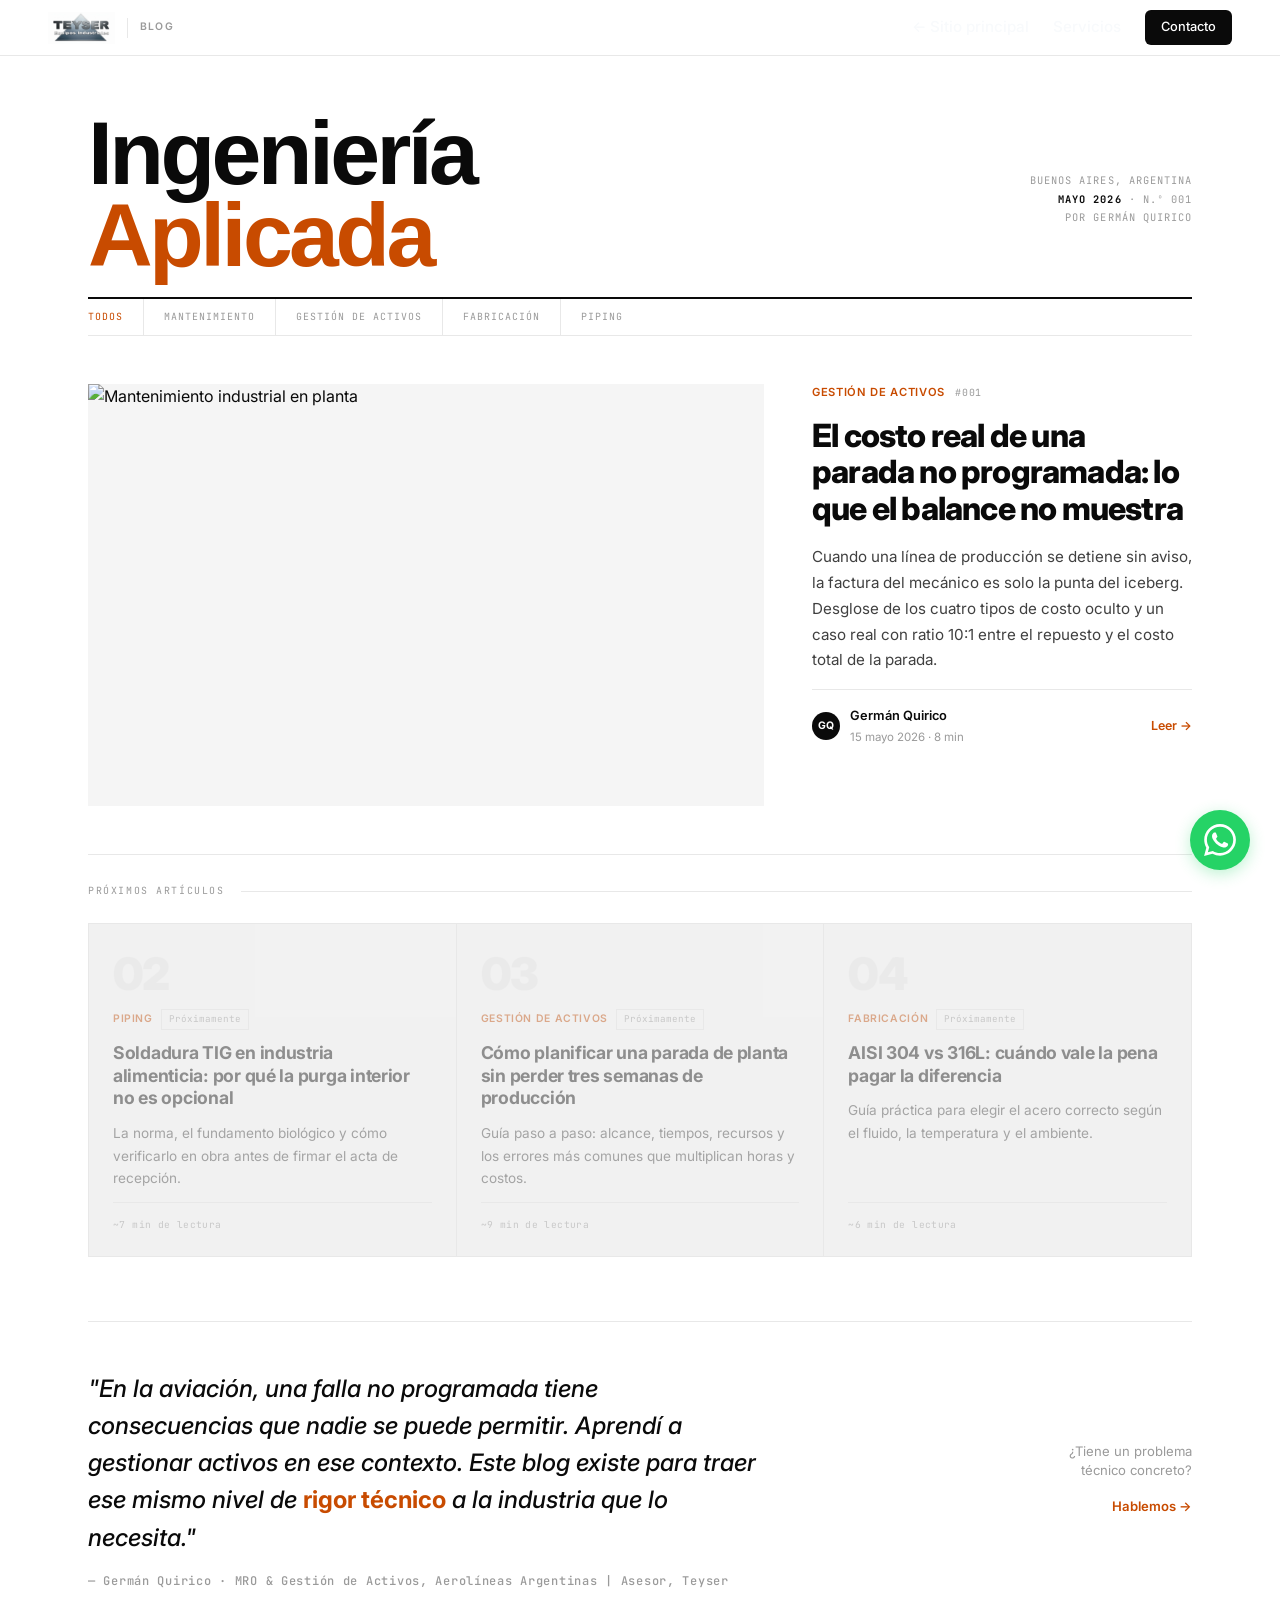
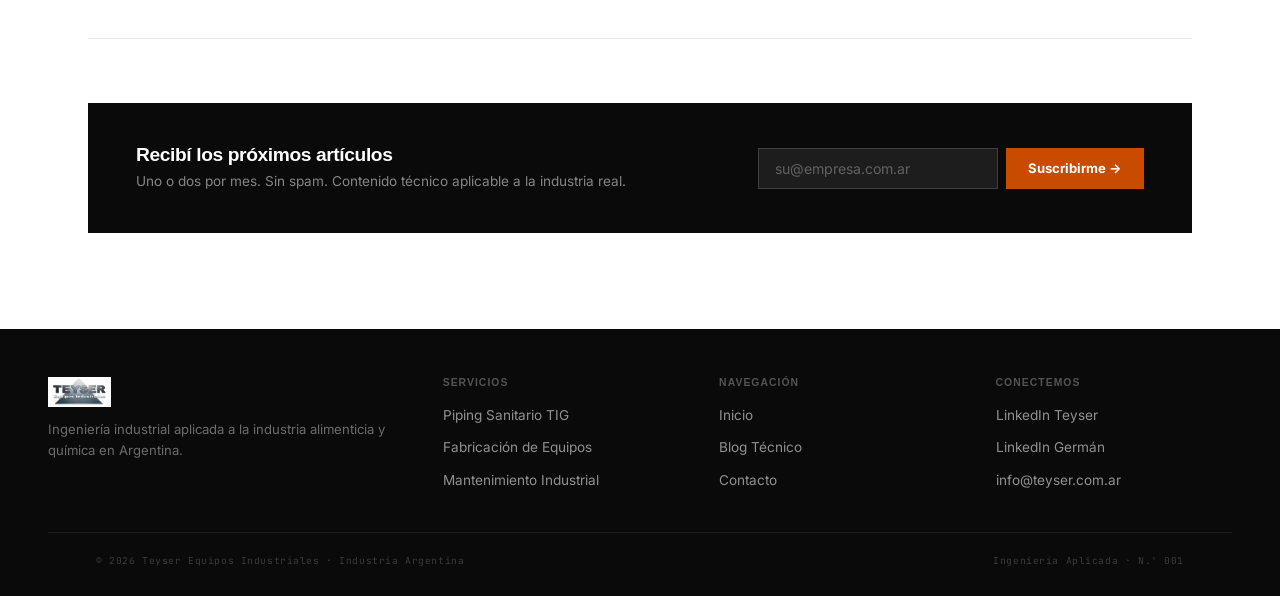
==== blog/index.html @ fb2606b4 "Sitio Teyser con mejoras SEO" ====
<!DOCTYPE html>
<html lang="es">
<head>
    <meta charset="UTF-8">
    <meta name="viewport" content="width=device-width, initial-scale=1.0">
    <title>Blog Técnico — Teyser Montajes Industriales</title>
    <meta name="description" content="Artículos sobre mantenimiento industrial, gestión de activos y fabricación de equipos para la industria real. Por Germán Quirico.">
    <meta name="robots" content="index, follow">
    <link rel="canonical" href="https://teyser.com.ar/blog">
    <link rel="icon" type="image/webp" href="../LogoTeyser.webp">
    <meta property="og:type" content="website">
    <meta property="og:url" content="https://teyser.com.ar/blog">
    <meta property="og:title" content="Blog Técnico — Teyser Montajes Industriales">
    <meta property="og:description" content="Artículos sobre mantenimiento industrial, gestión de activos y fabricación de equipos para la industria real. Por Germán Quirico.">
    <meta property="og:image" content="https://teyser.com.ar/Fotos/Mantenimiento%20industrial%20en%20planta%20alimenticia.webp">
    <meta property="og:image:width" content="1200">
    <meta property="og:image:height" content="630">
    <meta property="og:locale" content="es_AR">
    <meta property="og:site_name" content="Teyser Montajes Industriales">
    <meta name="twitter:card" content="summary_large_image">
    <meta name="twitter:title" content="Blog Técnico — Teyser Montajes Industriales">
    <meta name="twitter:description" content="Artículos sobre mantenimiento industrial, gestión de activos y fabricación de equipos para la industria real.">
    <meta name="twitter:image" content="https://teyser.com.ar/Fotos/Mantenimiento%20industrial%20en%20planta%20alimenticia.webp">
    <meta name="author" content="Germán Quirico">
    <script type="application/ld+json">
    {
      "@context": "https://schema.org",
      "@type": "Blog",
      "name": "Blog Técnico — Teyser",
      "description": "Artículos sobre mantenimiento industrial, gestión de activos y fabricación de equipos para la industria real.",
      "url": "https://teyser.com.ar/blog",
      "publisher": {
        "@type": "Organization",
        "name": "Teyser Montajes Industriales",
        "url": "https://teyser.com.ar/",
        "logo": {"@type": "ImageObject", "url": "https://teyser.com.ar/LogoTeyser.webp"}
      },
      "blogPost": [
        {
          "@type": "BlogPosting",
          "headline": "El costo real de una parada no programada: lo que el balance no muestra",
          "url": "https://teyser.com.ar/blog/el-costo-real-parada-no-programada",
          "datePublished": "2026-05-15",
          "author": {"@type": "Person", "name": "Germán Quirico"},
          "image": "https://teyser.com.ar/Fotos/Mantenimiento%20industrial%20en%20planta%20alimenticia.webp",
          "description": "Una parada no programada no cuesta lo que dice la orden de trabajo. Desglose real de los 4 tipos de costo oculto y cómo calcularlos en su planta."
        }
      ]
    }
    </script>
    <link rel="preconnect" href="https://fonts.googleapis.com">
    <link rel="preconnect" href="https://fonts.gstatic.com" crossorigin>
    <link href="https://fonts.googleapis.com/css2?family=Inter:wght@400;500;600;700;800;900&display=swap" rel="stylesheet">
    <link href="https://fonts.googleapis.com/css2?family=JetBrains+Mono:wght@400;500&display=swap" rel="stylesheet">
    <link rel="stylesheet" href="../styles.css">
    <meta name="google-site-verification" content="0afqe0fQy7a0navyc0AF_N-gjVUav7LhWIp07wSXdBg">

    <style>
    *, *::before, *::after { box-sizing: border-box; margin: 0; padding: 0; }

    :root {
        --white:  #FFFFFF;
        --ink:    #0A0A0A;
        --ink2:   #404040;
        --muted:  #9A9A9A;
        --rule:   #E8E8E8;
        --acc:    #C84B00;
        --acc-bg: #FFF4EF;
        --max:    1200px;
        --pad:    clamp(20px, 4vw, 48px);
    }

    body {
        background: var(--white);
        color: var(--ink);
        font-family: 'Inter', sans-serif;
        -webkit-font-smoothing: antialiased;
    }

    /* ── NAV ──────────────────────────────────────────────────── */
    .nav {
        position: sticky; top: 0; z-index: 900;
        background: #fff;
        border-bottom: 1px solid var(--rule);
        display: flex; align-items: center; justify-content: space-between;
        padding: 0 var(--pad);
        height: 56px;
    }
    .nav-logo { display: flex; align-items: center; gap: 12px; text-decoration: none; }
    .nav-logo img { height: 32px; }
    .nav-sep { width: 1px; height: 20px; background: var(--rule); }
    .nav-tag {
        font-size: .65rem; font-weight: 600; letter-spacing: .12em;
        text-transform: uppercase; color: var(--muted);
    }
    .nav-links { display: flex; align-items: center; gap: 24px; }
    .nav-links a {
        font-size: .82rem; font-weight: 500; color: var(--ink2);
        text-decoration: none; transition: color .15s;
    }
    .nav-links a:hover { color: var(--acc); }
    .nav-links a.pill {
        background: var(--ink); color: #fff;
        padding: 7px 16px; border-radius: 6px;
        font-size: .8rem; transition: background .15s;
    }
    .nav-links a.pill:hover { background: var(--acc); color: #fff; }

    /* ── MASTHEAD ─────────────────────────────────────────────── */
    .masthead {
        max-width: var(--max);
        margin: 0 auto;
        padding: 56px var(--pad) 0;
    }
    .masthead-top {
        display: flex; align-items: baseline; justify-content: space-between;
        padding-bottom: 20px;
        border-bottom: 2px solid var(--ink);
    }
    .masthead-title {
        font-size: clamp(3rem, 7vw, 6.5rem);
        font-weight: 900;
        line-height: .92;
        letter-spacing: -.04em;
        color: var(--ink);
    }
    .masthead-title span { color: var(--acc); }
    .masthead-edition {
        font-family: 'JetBrains Mono', monospace;
        font-size: .65rem; letter-spacing: .1em;
        text-transform: uppercase; color: var(--muted);
        text-align: right; line-height: 1.8; flex-shrink: 0;
        padding-bottom: 4px;
    }
    .masthead-cats {
        display: flex; gap: 0;
        border-bottom: 1px solid var(--rule);
        margin-bottom: 0;
    }
    .mcat {
        font-family: 'JetBrains Mono', monospace;
        font-size: .62rem; letter-spacing: .1em; text-transform: uppercase;
        color: var(--muted); padding: 10px 20px 10px 0;
        margin-right: 20px; border-right: 1px solid var(--rule);
        cursor: pointer; transition: color .15s; text-decoration: none;
    }
    .mcat:last-child { border-right: none; }
    .mcat:hover, .mcat.on { color: var(--acc); }

    /* ── FEATURED ─────────────────────────────────────────────── */
    .main { max-width: var(--max); margin: 0 auto; padding: 0 var(--pad) 96px; }

    .featured {
        display: grid;
        grid-template-columns: 1fr 380px;
        gap: 48px;
        padding: 48px 0;
        border-bottom: 1px solid var(--rule);
        align-items: start;
    }
    .feat-img {
        aspect-ratio: 16/10;
        overflow: hidden;
        background: #f5f5f5;
    }
    .feat-img img {
        width: 100%; height: 100%;
        object-fit: cover;
        transition: transform .5s;
        display: block;
    }
    .featured:hover .feat-img img { transform: scale(1.03); }

    .feat-content { display: flex; flex-direction: column; gap: 16px; }
    .feat-eyebrow {
        display: flex; align-items: center; gap: 10px;
    }
    .cat-pill {
        font-size: .7rem; font-weight: 600; letter-spacing: .06em;
        text-transform: uppercase; color: var(--acc);
    }
    .issue-tag {
        font-family: 'JetBrains Mono', monospace;
        font-size: .62rem; color: var(--muted); letter-spacing: .08em;
    }
    .feat-title {
        font-size: clamp(1.6rem, 2.5vw, 2.2rem);
        font-weight: 800;
        line-height: 1.15;
        letter-spacing: -.025em;
        color: var(--ink);
        text-decoration: none;
        display: block;
        transition: color .15s;
    }
    .feat-title:hover { color: var(--acc); }
    .feat-deck {
        font-size: .95rem;
        line-height: 1.7;
        color: var(--ink2);
    }
    .feat-foot {
        display: flex; align-items: center; justify-content: space-between;
        padding-top: 16px;
        border-top: 1px solid var(--rule);
        margin-top: auto;
    }
    .byline { display: flex; align-items: center; gap: 10px; }
    .byline-av {
        width: 28px; height: 28px; border-radius: 50%;
        background: var(--ink);
        font-size: .65rem; font-weight: 700; color: #fff;
        display: flex; align-items: center; justify-content: center;
        flex-shrink: 0;
    }
    .byline-info { display: flex; flex-direction: column; gap: 1px; }
    .byline-name { font-size: .8rem; font-weight: 600; color: var(--ink); }
    .byline-date { font-size: .72rem; color: var(--muted); }
    .read-btn {
        font-size: .78rem; font-weight: 600; color: var(--acc);
        text-decoration: none; display: flex; align-items: center; gap: 4px;
        transition: gap .15s;
    }
    .read-btn:hover { gap: 8px; }

    /* ── PRÓXIMOS ─────────────────────────────────────────────── */
    .sec-label {
        font-family: 'JetBrains Mono', monospace;
        font-size: .62rem; letter-spacing: .16em; text-transform: uppercase;
        color: var(--muted);
        display: flex; align-items: center; gap: 16px;
        padding: 28px 0 24px;
    }
    .sec-label::after { content: ''; flex: 1; height: 1px; background: var(--rule); }

    .cards {
        display: grid;
        grid-template-columns: repeat(3, 1fr);
        gap: 1px;
        background: var(--rule);
        border: 1px solid var(--rule);
    }
    .card {
        background: #fff;
        padding: 28px 24px 24px;
        display: flex; flex-direction: column; gap: 12px;
        transition: background .15s;
    }
    .card:hover { background: #fafafa; }
    .card.coming { opacity: .4; pointer-events: none; }
    .card-n {
        font-size: 2.8rem; font-weight: 900;
        color: var(--ink); opacity: .06;
        line-height: 1; letter-spacing: -.04em;
    }
    .card-cats { display: flex; gap: 8px; align-items: center; }
    .card-cat {
        font-size: .65rem; font-weight: 600; letter-spacing: .06em;
        text-transform: uppercase; color: var(--acc);
    }
    .soon-tag {
        font-family: 'JetBrains Mono', monospace;
        font-size: .58rem; color: var(--muted);
        border: 1px solid var(--rule); padding: 2px 7px;
    }
    .card-title {
        font-size: 1.1rem; font-weight: 700;
        line-height: 1.3; letter-spacing: -.015em;
        color: var(--ink); text-decoration: none; display: block;
    }
    .card-title:hover { color: var(--acc); }
    .card-desc {
        font-size: .85rem; line-height: 1.65; color: var(--ink2); flex: 1;
    }
    .card-foot {
        padding-top: 14px; border-top: 1px solid var(--rule);
        font-family: 'JetBrains Mono', monospace;
        font-size: .6rem; color: var(--muted); letter-spacing: .04em;
        margin-top: auto;
    }

    /* ── MANIFESTO ────────────────────────────────────────────── */
    .manifesto {
        margin: 64px 0;
        padding: 48px 0;
        border-top: 1px solid var(--rule);
        border-bottom: 1px solid var(--rule);
        display: grid;
        grid-template-columns: 1fr auto;
        gap: 64px;
        align-items: center;
    }
    .manifesto blockquote {
        font-size: clamp(1.15rem, 2vw, 1.5rem);
        font-weight: 500;
        line-height: 1.55;
        color: var(--ink);
        font-style: italic;
        max-width: 680px;
    }
    .manifesto blockquote em { font-style: normal; color: var(--acc); font-weight: 700; }
    .manifesto cite {
        display: block;
        font-size: .75rem; font-style: normal; font-weight: 500;
        color: var(--muted); margin-top: 16px;
        font-family: 'JetBrains Mono', monospace; letter-spacing: .06em;
    }
    .manifesto-action { text-align: right; flex-shrink: 0; }
    .manifesto-action p {
        font-size: .82rem; color: var(--muted);
        margin-bottom: 12px; line-height: 1.5;
    }
    .mlink {
        font-size: .82rem; font-weight: 600; color: var(--acc);
        text-decoration: none; display: inline-flex; align-items: center;
        gap: 4px; transition: gap .15s;
    }
    .mlink:hover { gap: 8px; }

    /* ── NEWSLETTER ───────────────────────────────────────────── */
    .newsletter {
        background: var(--ink);
        padding: 40px 48px;
        display: grid;
        grid-template-columns: 1fr auto;
        gap: 40px;
        align-items: center;
        margin-top: 16px;
    }
    .nl-left h3 {
        font-size: 1.2rem; font-weight: 800;
        color: #fff; margin-bottom: 5px;
        letter-spacing: -.02em;
    }
    .nl-left p { font-size: .85rem; color: rgba(255,255,255,.5); }
    .nl-form { display: flex; gap: 8px; flex-shrink: 0; }
    .nl-form input {
        padding: 11px 16px;
        background: rgba(255,255,255,.08);
        border: 1px solid rgba(255,255,255,.15);
        color: #fff;
        font-family: 'Inter', sans-serif; font-size: .88rem;
        outline: none; width: 240px;
        transition: border-color .15s;
        border-radius: 0;
    }
    .nl-form input:focus { border-color: var(--acc); }
    .nl-form input::placeholder { color: rgba(255,255,255,.3); }
    .nl-btn {
        font-family: 'Inter', sans-serif;
        font-size: .82rem; font-weight: 700;
        padding: 11px 22px;
        background: var(--acc); color: #fff; border: none;
        cursor: pointer; white-space: nowrap;
        transition: background .15s;
        border-radius: 0;
    }
    .nl-btn:hover { background: #a33c00; }

    /* ── FOOTER ───────────────────────────────────────────────── */
    .ft {
        background: var(--ink); color: #fff;
        padding: 48px var(--pad) 28px;
    }
    .ft-in {
        max-width: var(--max); margin: 0 auto;
        display: grid; grid-template-columns: 1.5fr 1fr 1fr 1fr;
        gap: 40px; padding-bottom: 32px;
        border-bottom: 1px solid rgba(255,255,255,.08);
        margin-bottom: 20px;
    }
    .ft-brand img { height: 30px; margin-bottom: 12px; display: block; }
    .ft-brand p { font-size: .82rem; color: rgba(255,255,255,.4); line-height: 1.6; }
    .ft-col h4 {
        font-size: .65rem; font-weight: 700; letter-spacing: .1em;
        text-transform: uppercase; color: rgba(255,255,255,.3); margin-bottom: 12px;
    }
    .ft-col ul { list-style: none; padding: 0; }
    .ft-col li { margin-bottom: 7px; }
    .ft-col a { font-size: .85rem; color: rgba(255,255,255,.55); text-decoration: none; transition: color .15s; }
    .ft-col a:hover { color: #fff; }
    .ft-bot {
        max-width: var(--max); margin: 0 auto;
        padding: 0 var(--pad);
        display: flex; justify-content: space-between;
    }
    .ft-bot p {
        font-family: 'JetBrains Mono', monospace;
        font-size: .6rem; color: rgba(255,255,255,.2); letter-spacing: .06em;
    }

    /* ── RESPONSIVE ───────────────────────────────────────────── */
    @media (max-width: 960px) {
        .featured { grid-template-columns: 1fr; gap: 28px; }
        .feat-img { aspect-ratio: 16/8; }
        .cards { grid-template-columns: 1fr 1fr; }
        .manifesto { grid-template-columns: 1fr; gap: 28px; }
        .manifesto-action { text-align: left; }
        .newsletter { grid-template-columns: 1fr; gap: 24px; padding: 32px 24px; }
        .nl-form input { width: 100%; }
        .ft-in { grid-template-columns: 1fr 1fr; gap: 28px; }
    }
    @media (max-width: 640px) {
        .nav-links a:not(.pill) { display: none; }
        .cards { grid-template-columns: 1fr; }
        .masthead-title { font-size: 2.8rem; }
        .masthead-edition { display: none; }
        .ft-in { grid-template-columns: 1fr; gap: 24px; }
        .nl-form { flex-direction: column; }
    }
    </style>
</head>
<body>

<!-- NAV -->
<nav class="nav">
    <a href="/" class="nav-logo">
        <img src="../LogoTeyser.webp" alt="Teyser">
        <div class="nav-sep"></div>
        <span class="nav-tag">Blog</span>
    </a>
    <div class="nav-links">
        <a href="/">← Sitio principal</a>
        <a href="/#soluciones">Servicios</a>
        <a href="/#contacto" class="pill">Contacto</a>
    </div>
</nav>

<!-- MASTHEAD -->
<div class="masthead">
    <div class="masthead-top">
        <h1 class="masthead-title">Ingeniería<br><span>Aplicada</span></h1>
        <div class="masthead-edition">
            Buenos Aires, Argentina<br>
            <strong style="color:#0A0A0A;">Mayo 2026</strong> · N.º 001<br>
            Por Germán Quirico
        </div>
    </div>
    <div class="masthead-cats">
        <a class="mcat on" href="#">Todos</a>
        <a class="mcat" href="#">Mantenimiento</a>
        <a class="mcat" href="#">Gestión de Activos</a>
        <a class="mcat" href="#">Fabricación</a>
        <a class="mcat" href="#">Piping</a>
    </div>
</div>

<!-- MAIN -->
<div class="main">

    <!-- FEATURED -->
    <article class="featured">
        <div class="feat-img">
            <img src="../Fotos/Mantenimiento industrial en planta alimenticia.webp"
                 alt="Mantenimiento industrial en planta">
        </div>
        <div class="feat-content">
            <div class="feat-eyebrow">
                <span class="cat-pill">Gestión de Activos</span>
                <span class="issue-tag">#001</span>
            </div>
            <a href="/blog/el-costo-real-parada-no-programada" class="feat-title">
                El costo real de una parada no programada: lo que el balance no muestra
            </a>
            <p class="feat-deck">Cuando una línea de producción se detiene sin aviso, la factura del mecánico es solo la punta del iceberg. Desglose de los cuatro tipos de costo oculto y un caso real con ratio 10:1 entre el repuesto y el costo total de la parada.</p>
            <div class="feat-foot">
                <div class="byline">
                    <div class="byline-av">GQ</div>
                    <div class="byline-info">
                        <span class="byline-name">Germán Quirico</span>
                        <span class="byline-date">15 mayo 2026 · 8 min</span>
                    </div>
                </div>
                <a href="/blog/el-costo-real-parada-no-programada" class="read-btn">
                    Leer →
                </a>
            </div>
        </div>
    </article>

    <!-- PRÓXIMOS -->
    <div class="sec-label">Próximos artículos</div>

    <div class="cards">
        <div class="card coming">
            <div class="card-n">02</div>
            <div class="card-cats">
                <span class="card-cat">Piping</span>
                <span class="soon-tag">Próximamente</span>
            </div>
            <a class="card-title">Soldadura TIG en industria alimenticia: por qué la purga interior no es opcional</a>
            <p class="card-desc">La norma, el fundamento biológico y cómo verificarlo en obra antes de firmar el acta de recepción.</p>
            <div class="card-foot">~7 min de lectura</div>
        </div>
        <div class="card coming">
            <div class="card-n">03</div>
            <div class="card-cats">
                <span class="card-cat">Gestión de Activos</span>
                <span class="soon-tag">Próximamente</span>
            </div>
            <a class="card-title">Cómo planificar una parada de planta sin perder tres semanas de producción</a>
            <p class="card-desc">Guía paso a paso: alcance, tiempos, recursos y los errores más comunes que multiplican horas y costos.</p>
            <div class="card-foot">~9 min de lectura</div>
        </div>
        <div class="card coming">
            <div class="card-n">04</div>
            <div class="card-cats">
                <span class="card-cat">Fabricación</span>
                <span class="soon-tag">Próximamente</span>
            </div>
            <a class="card-title">AISI 304 vs 316L: cuándo vale la pena pagar la diferencia</a>
            <p class="card-desc">Guía práctica para elegir el acero correcto según el fluido, la temperatura y el ambiente.</p>
            <div class="card-foot">~6 min de lectura</div>
        </div>
    </div>

    <!-- MANIFESTO -->
    <div class="manifesto">
        <blockquote>
            "En la aviación, una falla no programada tiene consecuencias que nadie se puede permitir.
            Aprendí a gestionar activos en ese contexto. Este blog existe para traer ese mismo
            nivel de <em>rigor técnico</em> a la industria que lo necesita."
            <cite>— Germán Quirico · MRO & Gestión de Activos, Aerolíneas Argentinas | Asesor, Teyser</cite>
        </blockquote>
        <div class="manifesto-action">
            <p>¿Tiene un problema<br>técnico concreto?</p>
            <a href="https://wa.me/5491136292997" class="mlink" target="_blank" rel="noopener">Hablemos →</a>
        </div>
    </div>

    <!-- NEWSLETTER -->
    <div class="newsletter">
        <div class="nl-left">
            <h3>Recibí los próximos artículos</h3>
            <p>Uno o dos por mes. Sin spam. Contenido técnico aplicable a la industria real.</p>
        </div>
        <form class="nl-form" action="https://formspree.io/f/mjgggdkg" method="POST">
            <input type="hidden" name="tipo" value="newsletter_blog">
            <input type="email" name="email" placeholder="su@empresa.com.ar" required>
            <button type="submit" class="nl-btn">Suscribirme →</button>
        </form>
    </div>

</div>

<!-- FOOTER -->
<footer class="ft">
    <div class="ft-in">
        <div class="ft-brand">
            <img src="../LogoTeyser.webp" alt="Teyser">
            <p>Ingeniería industrial aplicada a la industria alimenticia y química en Argentina.</p>
        </div>
        <div class="ft-col"><h4>Servicios</h4><ul>
            <li><a href="/piping-sanitario">Piping Sanitario TIG</a></li>
            <li><a href="/fabricacion-equipos">Fabricación de Equipos</a></li>
            <li><a href="/mantenimiento-industrial">Mantenimiento Industrial</a></li>
        </ul></div>
        <div class="ft-col"><h4>Navegación</h4><ul>
            <li><a href="/">Inicio</a></li>
            <li><a href="/blog">Blog Técnico</a></li>
            <li><a href="/#contacto">Contacto</a></li>
        </ul></div>
        <div class="ft-col"><h4>Conectemos</h4><ul>
            <li><a href="https://www.linkedin.com/company/teyser-equipos-industriales" target="_blank" rel="noopener">LinkedIn Teyser</a></li>
            <li><a href="https://www.linkedin.com/in/germanquirico" target="_blank" rel="noopener">LinkedIn Germán</a></li>
            <li><a href="mailto:info@teyser.com.ar">info@teyser.com.ar</a></li>
        </ul></div>
    </div>
    <div class="ft-bot">
        <p>&copy; 2026 Teyser Equipos Industriales · Industria Argentina</p>
        <p>Ingeniería Aplicada · N.º 001</p>
    </div>
</footer>

<a href="https://wa.me/5491136292997" class="whatsapp-float" target="_blank" aria-label="WhatsApp">
    <svg class="whatsapp-icon" viewBox="0 0 24 24"><path d="M.057 24l1.687-6.163c-1.041-1.804-1.588-3.849-1.587-5.946.003-6.556 5.338-11.891 11.893-11.891 3.181.001 6.167 1.24 8.413 3.488 2.245 2.248 3.481 5.236 3.48 8.414-.003 6.557-5.338 11.892-11.893 11.892-1.99-.001-3.951-.5-5.688-1.448l-6.305 1.654zm6.597-3.807c1.676.995 3.276 1.591 5.392 1.592 5.448 0 9.886-4.434 9.889-9.885.002-5.462-4.415-9.89-9.881-9.892-5.452 0-9.887 4.434-9.889 9.884-.001 2.225.651 3.891 1.746 5.634l-.999 3.648 3.742-.981zm11.387-5.464c-.074-.124-.272-.198-.57-.347-.297-.149-1.758-.868-2.031-.967-.272-.099-.47-.149-.669.149-.198.297-.768.967-.941 1.165-.173.198-.347.223-.644.074-.297-.149-1.255-.462-2.39-1.475-.883-.788-1.48-1.761-1.653-2.059-.173-.297-.018-.458.13-.606.134-.133.297-.347.446-.521.151-.172.2-.296.3-.495.099-.198.05-.372-.025-.521-.075-.148-.669-1.611-.916-2.206-.242-.579-.487-.501-.669-.51l-.57-.01c-.198 0-.52.074-.792.372-.272.297-1.04 1.017-1.04 2.479 0 1.462 1.065 2.875 1.213 3.074.149.198 2.095 3.2 5.076 4.487.709.306 1.263.489 1.694.626.712.226 1.36.194 1.872.118.571-.085 1.758-.719 2.006-1.413.248-.695.248-1.29.173-1.414z"/></svg>
</a>

<script src="../main.js" defer></script>
<script>
    document.querySelectorAll('.mcat').forEach(b => {
        b.addEventListener('click', e => {
            e.preventDefault();
            document.querySelectorAll('.mcat').forEach(x => x.classList.remove('on'));
            b.classList.add('on');
        });
    });
</script>
</body>
</html>
---- styles.css ----
/* ============================================
   TEYSER — Dark Industrial Premium
   ============================================ */

:root {
    /* Main Dark Palette */
    --bg-darker: #050B14;
    --bg-dark: #0A1628;
    --bg-card: #1B2A4A;
    --bg-card-hover: #23365C;
    
    /* Accents */
    --accent-blue: #2563EB;
    --accent-blue-hover: #1D4ED8;
    --accent-orange: #F97316;
    --accent-orange-hover: #EA580C;
    
    /* Status / Highlights */
    --text-red: #EF4444;
    --text-orange: #F97316;
    --text-green: #10B981;
    
    /* Text */
    --text-primary: #F8FAFC;
    --text-secondary: #94A3B8;
    --text-muted: #64748B;
    
    /* Borders & Shadows */
    --border: rgba(148, 163, 184, 0.15);
    --border-strong: rgba(148, 163, 184, 0.3);
    --shadow-soft: 0 4px 20px rgba(0, 0, 0, 0.4);
    --shadow-glow: 0 0 30px rgba(37, 99, 235, 0.15);
    
    /* Layout */
    --container: 1200px;
    --radius-lg: 12px;
    --radius-md: 8px;
    --radius-sm: 4px;
}

/* --- RESET & BASE --- */
*, *::before, *::after {
    box-sizing: border-box;
    margin: 0;
    padding: 0;
}

html { scroll-behavior: smooth; }

body {
    font-family: 'Inter', sans-serif;
    line-height: 1.6;
    color: var(--text-secondary);
    background: var(--bg-dark);
    overflow-x: hidden;
    -webkit-font-smoothing: antialiased;
    -moz-osx-font-smoothing: grayscale;
}

/* --- TYPOGRAPHY --- */
h1, h2, h3, h4, .subtitle {
    font-family: 'Space Grotesk', sans-serif;
    color: var(--text-primary);
    line-height: 1.2;
}

h1 { font-size: clamp(2.5rem, 5vw, 4rem); font-weight: 800; letter-spacing: -1px; }
h2 { font-size: clamp(2rem, 4vw, 2.8rem); font-weight: 700; }
h3 { font-size: 1.5rem; font-weight: 700; margin-bottom: 1rem; }
h4 { font-size: 1.2rem; font-weight: 600; margin-bottom: 0.5rem; }

.subtitle {
    color: var(--accent-blue);
    font-size: 0.9rem;
    text-transform: uppercase;
    letter-spacing: 2px;
    margin-bottom: 1rem;
    display: block;
    font-weight: 700;
}

a { text-decoration: none; color: inherit; transition: all 0.3s ease; }
.text-center { text-center: center; }
.text-red { color: var(--text-red) !important; }
.text-orange { color: var(--text-orange) !important; }
.mb-4 { margin-bottom: 1.5rem; }

.container {
    width: 90%;
    max-width: var(--container);
    margin: 0 auto;
    padding: 0 20px;
}

/* --- BUTTONS --- */
.btn {
    display: inline-flex;
    align-items: center;
    justify-content: center;
    gap: 8px;
    padding: 12px 28px;
    border-radius: var(--radius-sm);
    font-weight: 600;
    font-family: 'Space Grotesk', sans-serif;
    font-size: 1rem;
    cursor: pointer;
    transition: all 0.3s ease;
    border: none;
    text-transform: uppercase;
    letter-spacing: 0.5px;
}

.btn-large {
    padding: 16px 36px;
    font-size: 1.1rem;
}

.btn-primary {
    background: var(--accent-orange);
    color: white;
    box-shadow: 0 4px 15px rgba(249, 115, 22, 0.3);
}

.btn-primary:hover {
    background: var(--accent-orange-hover);
    transform: translateY(-2px);
    box-shadow: 0 6px 20px rgba(249, 115, 22, 0.4);
}

.btn-outline {
    background: transparent;
    color: var(--text-primary);
    border: 2px solid var(--border-strong);
}

.btn-outline:hover {
    border-color: var(--text-primary);
    background: rgba(255,255,255,0.05);
}

.btn-block {
    width: 100%;
}

/* --- SECTIONS --- */
.section-dark { background: var(--bg-dark); padding: 100px 0; }
.section-darker { background: var(--bg-darker); padding: 100px 0; }
.section-header { margin-bottom: 60px; max-width: 700px; }
.section-header.text-center { margin: 0 auto 60px; text-align: center; }

/* --- HEADER --- */
header {
    background: rgba(10, 22, 40, 0.85);
    backdrop-filter: blur(16px);
    -webkit-backdrop-filter: blur(16px);
    padding: 15px 0;
    position: fixed;
    width: 100%;
    top: 0;
    z-index: 1000;
    border-bottom: 1px solid var(--border);
}

nav { display: flex; justify-content: space-between; align-items: center; }
.logo img { 
    height: 44px; 
    width: auto; 
    background: #ffffff; 
    padding: 6px 14px; 
    border-radius: 6px; 
    transition: opacity 0.3s;
}
.logo img:hover { opacity: 0.9; }

.nav-links { display: flex; align-items: center; gap: 32px; }
.nav-links a:not(.btn) {
    color: var(--text-primary);
    font-size: 0.95rem;
    font-weight: 500;
}
.nav-links a:not(.btn):hover { color: var(--accent-blue); }

.hamburger {
    display: none;
    background: none;
    border: none;
    color: var(--text-primary);
    cursor: pointer;
}

/* --- HERO --- */
.hero {
    min-height: 100vh;
    display: flex;
    align-items: center;
    position: relative;
    padding: 120px 0 80px;
    background: url('Foto Teyser Planta.webp') center/cover no-repeat;
}

.hero-overlay {
    position: absolute;
    top: 0; left: 0; right: 0; bottom: 0;
    background: linear-gradient(90deg, rgba(5,11,20,0.95) 0%, rgba(10,22,40,0.8) 100%);
    z-index: 1;
}

.hero-content {
    position: relative;
    z-index: 2;
    max-width: 800px;
}

.hero p {
    font-size: 1.2rem;
    color: var(--text-secondary);
    margin-bottom: 40px;
    max-width: 650px;
}

.hero-badge {
    display: inline-flex;
    align-items: center;
    gap: 10px;
    background: rgba(37, 99, 235, 0.15);
    border: 1px solid rgba(37, 99, 235, 0.3);
    color: var(--accent-blue);
    font-size: 0.85rem;
    font-weight: 600;
    padding: 8px 16px;
    border-radius: 100px;
    margin-bottom: 30px;
    font-family: 'JetBrains Mono', monospace;
}

.hero-badge-dot {
    width: 8px; height: 8px;
    background: var(--accent-blue);
    border-radius: 50%;
    animation: pulse 2s infinite;
}

@keyframes pulse {
    0% { box-shadow: 0 0 0 0 rgba(37, 99, 235, 0.7); }
    70% { box-shadow: 0 0 0 10px rgba(37, 99, 235, 0); }
    100% { box-shadow: 0 0 0 0 rgba(37, 99, 235, 0); }
}

.hero-actions {
    display: flex;
    gap: 20px;
    flex-wrap: wrap;
}

/* --- CREDENTIALS --- */
.credentials {
    background: var(--bg-darker);
    border-bottom: 1px solid var(--border);
    border-top: 1px solid var(--border);
    position: relative;
    z-index: 10;
}

.credentials-grid {
    display: grid;
    grid-template-columns: repeat(4, 1fr);
}

.credential-item {
    padding: 40px 20px;
    text-align: center;
    border-right: 1px solid var(--border);
}
.credential-item:last-child { border-right: none; }

.credential-number {
    font-family: 'Space Grotesk', sans-serif;
    font-size: 3.5rem;
    font-weight: 800;
    color: var(--text-primary);
    line-height: 1;
    margin-bottom: 10px;
}

.credential-icon {
    color: var(--accent-blue);
    margin-bottom: 15px;
}

.credential-label {
    color: var(--text-secondary);
    font-size: 0.9rem;
    text-transform: uppercase;
    letter-spacing: 1px;
}

/* --- PAIN POINTS (solución primero) --- */
.pain-grid {
    display: grid;
    grid-template-columns: repeat(3, 1fr);
    gap: 30px;
}

.pain-card {
    background: var(--bg-card);
    border: 1px solid var(--border);
    border-top: 3px solid var(--accent-blue);
    padding: 36px 30px;
    border-radius: var(--radius-lg);
    box-shadow: var(--shadow-soft);
    display: flex;
    flex-direction: column;
}

.pain-check {
    width: 46px;
    height: 46px;
    border-radius: 50%;
    background: rgba(37, 99, 235, 0.12);
    border: 1.5px solid rgba(37, 99, 235, 0.35);
    display: flex;
    align-items: center;
    justify-content: center;
    color: var(--accent-blue);
    margin-bottom: 20px;
    flex-shrink: 0;
}

.pain-card h4 {
    font-family: 'Space Grotesk', sans-serif;
    font-style: normal;
    font-weight: 700;
    color: var(--text-white);
    margin-bottom: 10px;
    font-size: 1.05rem;
    line-height: 1.4;
}

.pain-card .pain-desc {
    color: var(--text-secondary);
    font-size: 0.92rem;
    line-height: 1.65;
    flex: 1;
}


/* --- SERVICES --- */
.services-grid {
    display: grid;
    grid-template-columns: repeat(3, 1fr);
    gap: 30px;
}

.service-card {
    background: var(--bg-dark);
    border: 1px solid var(--border);
    border-radius: var(--radius-lg);
    padding: 40px;
    transition: all 0.3s ease;
    position: relative;
    overflow: hidden;
}

.service-card:hover {
    border-color: var(--accent-blue);
    transform: translateY(-5px);
    box-shadow: var(--shadow-glow);
}

.service-card::before {
    content: '';
    position: absolute;
    top: 0; left: 0; width: 100%; height: 3px;
    background: var(--accent-blue);
    transform: scaleX(0);
    transform-origin: left;
    transition: transform 0.3s ease;
}

.service-card:hover::before { transform: scaleX(1); }

/* Toda la card es clicable si tiene un btn dentro */
.service-card a.btn::after {
    content: '';
    position: absolute;
    inset: 0;
}

.service-icon {
    width: 60px; height: 60px;
    background: rgba(37, 99, 235, 0.1);
    color: var(--accent-blue);
    display: flex;
    align-items: center;
    justify-content: center;
    border-radius: var(--radius-md);
    margin-bottom: 25px;
}

.specs-list {
    list-style: none;
    margin-top: 25px;
    border-top: 1px solid var(--border);
    padding-top: 25px;
}

.specs-list li {
    font-family: 'JetBrains Mono', monospace;
    font-size: 0.85rem;
    color: var(--text-secondary);
    margin-bottom: 10px;
    padding-left: 20px;
    position: relative;
}

.specs-list li::before {
    content: '→';
    position: absolute;
    left: 0;
    color: var(--accent-blue);
}

/* --- CASOS DE ÉXITO --- */
.cases-grid {
    display: grid;
    grid-template-columns: repeat(3, 1fr);
    gap: 30px;
}

.case-card {
    background: var(--bg-card);
    border-radius: var(--radius-lg);
    overflow: hidden;
    border: 1px solid var(--border);
    display: flex;
    flex-direction: column;
}

.case-image {
    height: 240px;
    position: relative;
    overflow: hidden;
    background-size: cover;
    background-position: center;
    background-color: var(--bg-card);
}

.case-image img {
    position: relative;
    z-index: 2;
    width: 100%;
    height: 100%;
    object-fit: cover; 
    transition: transform 0.5s ease;
}

.case-card:hover .case-image img {
    transform: scale(1.05);
}

.case-details { 
    padding: 30px; 
    display: flex;
    flex-direction: column;
    flex-grow: 1;
}

.case-tag {
    display: inline-block;
    font-size: 0.75rem;
    text-transform: uppercase;
    letter-spacing: 1px;
    color: var(--accent-blue);
    font-weight: 700;
    margin-bottom: 15px;
}

.case-metrics {
    display: flex;
    gap: 15px;
    margin: 15px 0;
    padding: 15px 0;
    border-top: 1px solid var(--border);
    border-bottom: 1px solid var(--border);
}

.metric {
    font-family: 'JetBrains Mono', monospace;
    font-size: 0.8rem;
    color: var(--text-primary);
}

/* --- WHY US --- */
.split-layout {
    display: grid;
    grid-template-columns: 1fr 1fr;
    gap: 60px;
    align-items: center;
}

.feature-list { margin-top: 40px; }
.feature-item {
    display: flex;
    gap: 20px;
    margin-bottom: 30px;
}
.feature-icon {
    color: var(--accent-blue);
    flex-shrink: 0;
    margin-top: 5px;
}
.feature-text strong {
    display: block;
    color: var(--text-primary);
    margin-bottom: 5px;
    font-size: 1.1rem;
}

.split-image { position: relative; }
.split-image img {
    width: 100%;
    border-radius: var(--radius-lg);
    border: 1px solid var(--border);
    filter: grayscale(0.2) contrast(1.1);
}

.experience-badge {
    position: absolute;
    bottom: -30px;
    left: -30px;
    background: var(--accent-blue);
    padding: 30px;
    border-radius: var(--radius-md);
    color: white;
    text-align: center;
    box-shadow: var(--shadow-soft);
}
.experience-badge .num {
    display: block;
    font-size: 3rem;
    font-weight: 800;
    font-family: 'Space Grotesk';
    line-height: 1;
}
.experience-badge .text {
    font-size: 0.9rem;
    text-transform: uppercase;
    letter-spacing: 1px;
    font-weight: 600;
}

/* --- CONTACT --- */
.contact-cta {
    background: linear-gradient(135deg, var(--bg-card) 0%, var(--bg-dark) 100%);
    padding: 100px 0;
    border-top: 1px solid var(--border);
}

.contact-grid {
    display: grid;
    grid-template-columns: 1fr 1fr;
    gap: 60px;
}

.contact-info h2 { margin-bottom: 20px; }
.contact-info p { margin-bottom: 40px; font-size: 1.1rem; }

.contact-methods {
    display: flex;
    flex-direction: column;
    gap: 20px;
}

.contact-method {
    display: flex;
    align-items: center;
    gap: 15px;
    font-size: 1.1rem;
    color: var(--text-primary);
    padding: 20px;
    background: rgba(255,255,255,0.03);
    border-radius: var(--radius-md);
    border: 1px solid var(--border);
}
.contact-method svg { color: var(--accent-blue); }

.b2b-form {
    background: var(--bg-darker);
    padding: 40px;
    border-radius: var(--radius-lg);
    border: 1px solid var(--border);
}

.form-row {
    display: grid;
    grid-template-columns: 1fr 1fr;
    gap: 20px;
}

.form-group { margin-bottom: 20px; }
.form-group label {
    display: block;
    margin-bottom: 8px;
    font-size: 0.9rem;
    color: var(--text-primary);
}

.b2b-form input, .b2b-form select, .b2b-form textarea {
    width: 100%;
    padding: 12px 16px;
    background: var(--bg-dark);
    border: 1px solid var(--border-strong);
    border-radius: var(--radius-sm);
    color: var(--text-primary);
    font-family: 'Inter', sans-serif;
    transition: all 0.3s;
}

.b2b-form input:focus, .b2b-form select:focus, .b2b-form textarea:focus {
    outline: none;
    border-color: var(--accent-blue);
    box-shadow: 0 0 0 2px rgba(37, 99, 235, 0.2);
}

/* --- FOOTER --- */
.site-footer {
    background: #02060C;
    padding: 80px 0 30px;
    border-top: 1px solid var(--border);
}

.footer-top {
    display: grid;
    grid-template-columns: 2fr 1fr 1fr;
    gap: 60px;
    margin-bottom: 60px;
}

.footer-logo { 
    height: 40px; 
    margin-bottom: 20px; 
    background: #ffffff;
    padding: 6px 14px;
    border-radius: 6px;
}
.footer-brand p { color: var(--text-muted); max-width: 400px; }

.footer-links h4 { color: var(--text-primary); margin-bottom: 20px; }
.footer-links ul { list-style: none; }
.footer-links li { margin-bottom: 12px; color: var(--text-secondary); }
.footer-links a:hover { color: var(--accent-blue); }

.footer-bottom {
    display: flex;
    justify-content: space-between;
    padding-top: 30px;
    border-top: 1px solid rgba(255,255,255,0.05);
    color: var(--text-muted);
    font-size: 0.9rem;
}

/* --- WHATSAPP --- */
.whatsapp-float {
    position: fixed; bottom: 30px; right: 30px;
    width: 60px; height: 60px;
    background: #25D366;
    border-radius: 50%;
    display: flex; align-items: center; justify-content: center;
    z-index: 100;
    box-shadow: 0 4px 15px rgba(37, 211, 102, 0.3);
    transition: transform 0.3s;
}
.whatsapp-float:hover { transform: scale(1.1); }
.whatsapp-icon { width: 32px; height: 32px; fill: white; }
@media (max-width: 600px) {
    .whatsapp-float { bottom: 24px; right: 20px; width: 52px; height: 52px; }
}

/* --- ANIMATIONS --- */
[data-reveal] {
    opacity: 0;
    transform: translateY(36px);
    transition: opacity 0.75s cubic-bezier(0.2, 1, 0.3, 1),
                transform 0.75s cubic-bezier(0.2, 1, 0.3, 1);
}
[data-reveal].revealed { opacity: 1; transform: translateY(0); }

/* ─── SCROLL PROGRESS BAR ─────────────────────────────────────────────────── */
#scroll-progress {
    position: fixed;
    top: 0; left: 0;
    height: 3px;
    width: 0%;
    background: linear-gradient(90deg, var(--accent-blue), var(--accent-orange));
    z-index: 9999;
    transition: width 0.1s linear;
    pointer-events: none;
}

/* ─── FLOATING CTA BAR ────────────────────────────────────────────────────── */
.floating-cta {
    position: fixed;
    bottom: 32px;
    left: 50%;
    transform: translateX(-50%) translateY(100px);
    opacity: 0;
    background: rgba(10, 22, 40, 0.92);
    backdrop-filter: blur(16px);
    -webkit-backdrop-filter: blur(16px);
    border: 1px solid rgba(37, 99, 235, 0.35);
    border-radius: 60px;
    padding: 12px 16px 12px 24px;
    display: flex;
    align-items: center;
    gap: 16px;
    z-index: 998;
    transition: transform 0.4s cubic-bezier(0.2, 1, 0.3, 1),
                opacity  0.4s ease;
    box-shadow: 0 8px 32px rgba(0,0,0,0.4), 0 0 0 1px rgba(37,99,235,0.15);
    white-space: nowrap;
}
.floating-cta.visible {
    transform: translateX(-50%) translateY(0);
    opacity: 1;
}
.floating-cta-text {
    font-size: 0.88rem;
    color: var(--text-muted);
    font-weight: 500;
}
.floating-cta-actions {
    display: flex;
    align-items: center;
    gap: 10px;
}
.btn-sm {
    padding: 8px 18px !important;
    font-size: 0.8rem !important;
}
.floating-cta-wa {
    width: 38px;
    height: 38px;
    background: #25D366;
    border-radius: 50%;
    display: flex;
    align-items: center;
    justify-content: center;
    color: #fff;
    text-decoration: none;
    flex-shrink: 0;
    transition: transform 0.2s, background 0.2s;
}
.floating-cta-wa:hover {
    background: #128C7E;
    transform: scale(1.1);
}
@media (max-width: 600px) {
    .floating-cta {
        bottom: 100px;
        padding: 10px 14px 10px 18px;
        gap: 10px;
        max-width: calc(100vw - 40px);
    }
    .floating-cta-text { display: none; }
    .floating-cta-wa   { display: none; } /* ya existe el botón WA fijo */
}

/* ─── LIGHTBOX ────────────────────────────────────────────────────────────── */
.lightbox-overlay {
    position: fixed;
    inset: 0;
    background: rgba(0, 0, 0, 0.95);
    z-index: 10000;
    display: flex;
    align-items: center;
    justify-content: center;
    opacity: 0;
    pointer-events: none;
    transition: opacity 0.3s ease;
}
.lightbox-overlay.active {
    opacity: 1;
    pointer-events: all;
}
.lightbox-content {
    max-width: 90vw;
    max-height: 85vh;
    display: flex;
    flex-direction: column;
    align-items: center;
    gap: 16px;
}
.lightbox-img {
    max-width: 90vw;
    max-height: 78vh;
    object-fit: contain;
    border-radius: 8px;
    opacity: 1;
    transition: opacity 0.15s ease;
    display: block;
}
.lightbox-caption {
    color: rgba(255,255,255,0.7);
    font-size: 0.88rem;
    text-align: center;
    max-width: 600px;
    padding: 0 16px;
}
.lightbox-counter {
    position: fixed;
    top: 24px;
    left: 50%;
    transform: translateX(-50%);
    color: rgba(255,255,255,0.5);
    font-size: 0.85rem;
    font-family: 'JetBrains Mono', monospace;
}
.lightbox-close {
    position: fixed;
    top: 20px; right: 24px;
    background: rgba(255,255,255,0.08);
    border: 1px solid rgba(255,255,255,0.15);
    border-radius: 50%;
    width: 44px; height: 44px;
    display: flex; align-items: center; justify-content: center;
    color: #fff;
    cursor: pointer;
    transition: background 0.2s;
    z-index: 1;
}
.lightbox-close:hover { background: rgba(255,255,255,0.18); }
.lightbox-prev,
.lightbox-next {
    position: fixed;
    top: 50%;
    transform: translateY(-50%);
    background: rgba(255,255,255,0.08);
    border: 1px solid rgba(255,255,255,0.15);
    border-radius: 50%;
    width: 52px; height: 52px;
    display: flex; align-items: center; justify-content: center;
    color: #fff;
    cursor: pointer;
    transition: background 0.2s, transform 0.2s;
    z-index: 1;
}
.lightbox-prev { left: 20px; }
.lightbox-next { right: 20px; }
.lightbox-prev:hover { background: rgba(255,255,255,0.18); transform: translateY(-50%) scale(1.08); }
.lightbox-next:hover { background: rgba(255,255,255,0.18); transform: translateY(-50%) scale(1.08); }
@media (max-width: 640px) {
    .lightbox-prev { left: 8px; }
    .lightbox-next { right: 8px; }
}

/* ─── INDUSTRIAS ──────────────────────────────────────────────────────────── */
.industries-grid {
    display: grid;
    grid-template-columns: repeat(5, 1fr);
    gap: 20px;
    margin-top: 48px;
}
.industry-item {
    background: var(--bg-card);
    border: 1px solid rgba(255,255,255,0.07);
    border-radius: 14px;
    padding: 28px 16px;
    text-align: center;
    transition: border-color 0.3s, transform 0.3s;
}
.industry-item:hover {
    border-color: rgba(37,99,235,0.4);
    transform: translateY(-4px);
}
.industry-icon {
    width: 56px; height: 56px;
    background: rgba(37,99,235,0.1);
    border: 1.5px solid rgba(37,99,235,0.25);
    border-radius: 14px;
    display: flex; align-items: center; justify-content: center;
    margin: 0 auto 16px;
    color: var(--accent-blue);
    transition: background 0.3s;
}
.industry-item:hover .industry-icon {
    background: rgba(37,99,235,0.2);
}
.industry-item span {
    font-family: 'Space Grotesk', sans-serif;
    font-weight: 600;
    font-size: 0.88rem;
    color: var(--text-light);
    display: block;
}
.industry-item small {
    font-size: 0.75rem;
    color: var(--text-muted);
    margin-top: 4px;
    display: block;
    line-height: 1.4;
}
@media (max-width: 900px) {
    .industries-grid { grid-template-columns: repeat(3, 1fr); }
}
@media (max-width: 500px) {
    .industries-grid { grid-template-columns: repeat(2, 1fr); }
}

/* --- RESPONSIVE --- */
@media (max-width: 992px) {
    .credentials-grid { grid-template-columns: repeat(2, 1fr); }
    .credential-item { border-bottom: 1px solid var(--border); }
    .credential-item:nth-child(2) { border-right: none; }
    .credential-item:nth-child(3), .credential-item:nth-child(4) { border-bottom: none; }
    
    .pain-grid, .services-grid, .cases-grid { grid-template-columns: 1fr; }
    .split-layout, .contact-grid, .footer-top { grid-template-columns: 1fr; }
    .form-row { grid-template-columns: 1fr; }
    
    .experience-badge { left: 20px; bottom: 20px; }
}

@media (max-width: 768px) {
    .hamburger { display: block; }
    .nav-links {
        position: absolute; top: 100%; left: 0; width: 100%;
        background: var(--bg-dark);
        flex-direction: column;
        padding: 30px;
        display: none;
        border-bottom: 1px solid var(--border);
    }
    .nav-links.active { display: flex; }
    
    .hero h1 { font-size: 2.5rem; }
    .hero-actions { flex-direction: column; }
    .hero-actions .btn { width: 100%; }
}
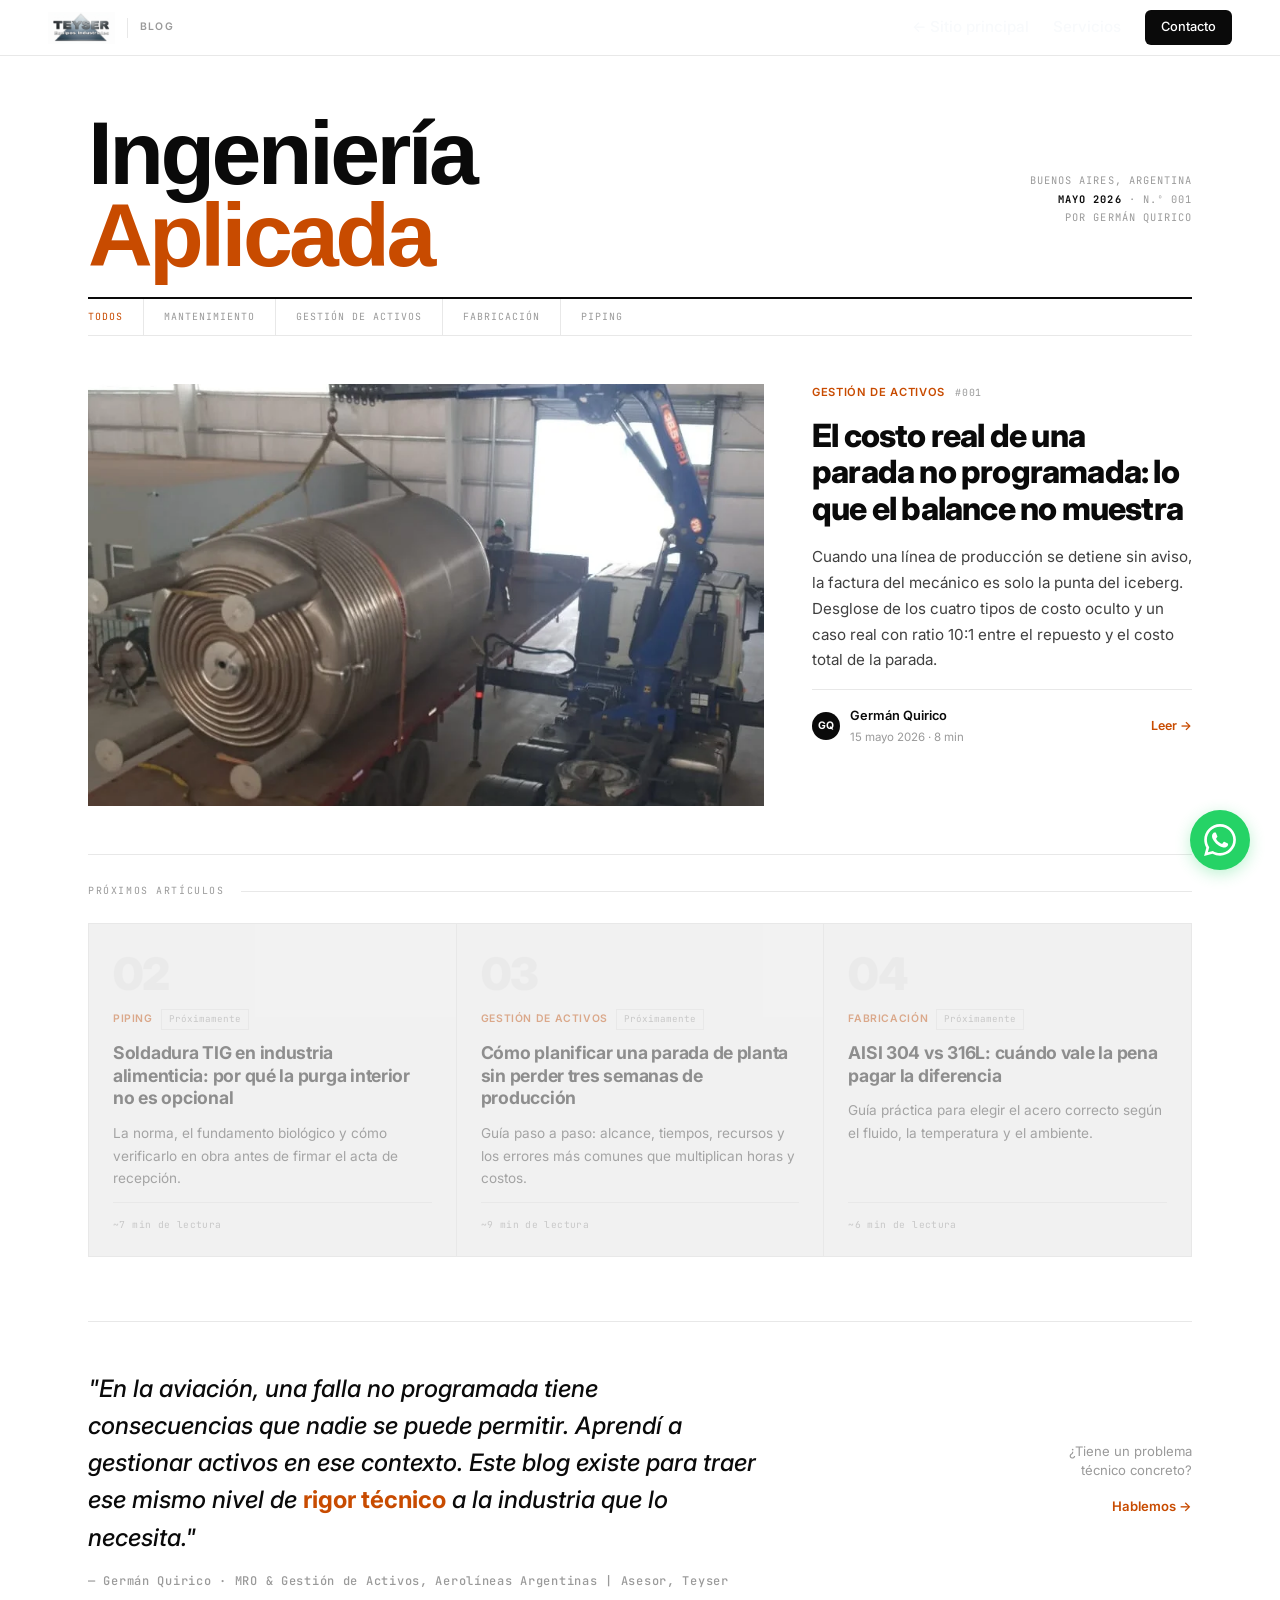
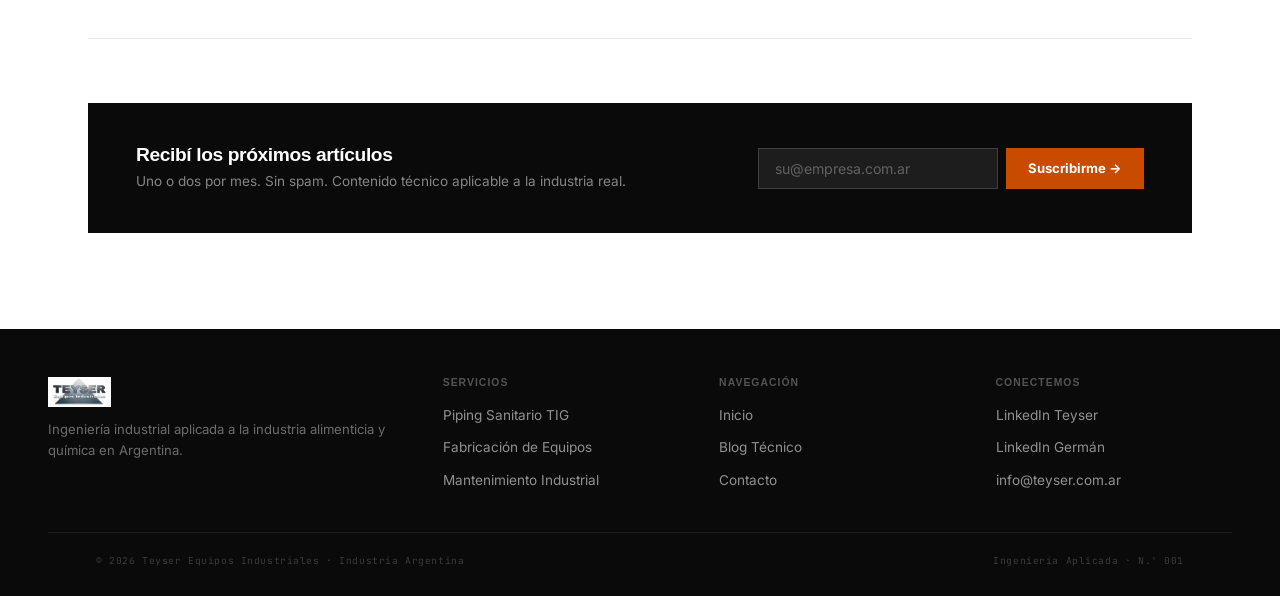
==== commit 53054b2b: "Fix imagen blog - usar case-montajes" ====
--- a/blog/index.html
+++ b/blog/index.html
@@ -12,7 +12,7 @@
     <meta property="og:url" content="https://teyser.com.ar/blog">
     <meta property="og:title" content="Blog Técnico — Teyser Montajes Industriales">
     <meta property="og:description" content="Artículos sobre mantenimiento industrial, gestión de activos y fabricación de equipos para la industria real. Por Germán Quirico.">
-    <meta property="og:image" content="https://teyser.com.ar/Fotos/Mantenimiento%20industrial%20en%20planta%20alimenticia.webp">
+    <meta property="og:image" content="https://teyser.com.ar/Fotos/case-montajes.webp">
     <meta property="og:image:width" content="1200">
     <meta property="og:image:height" content="630">
     <meta property="og:locale" content="es_AR">
@@ -20,7 +20,7 @@
     <meta name="twitter:card" content="summary_large_image">
     <meta name="twitter:title" content="Blog Técnico — Teyser Montajes Industriales">
     <meta name="twitter:description" content="Artículos sobre mantenimiento industrial, gestión de activos y fabricación de equipos para la industria real.">
-    <meta name="twitter:image" content="https://teyser.com.ar/Fotos/Mantenimiento%20industrial%20en%20planta%20alimenticia.webp">
+    <meta name="twitter:image" content="https://teyser.com.ar/Fotos/case-montajes.webp">
     <meta name="author" content="Germán Quirico">
     <script type="application/ld+json">
     {
@@ -451,7 +451,7 @@
     <!-- FEATURED -->
     <article class="featured">
         <div class="feat-img">
-            <img src="../Fotos/Mantenimiento industrial en planta alimenticia.webp"
+            <img src="../Fotos/case-montajes.webp"
                  alt="Mantenimiento industrial en planta">
         </div>
         <div class="feat-content">
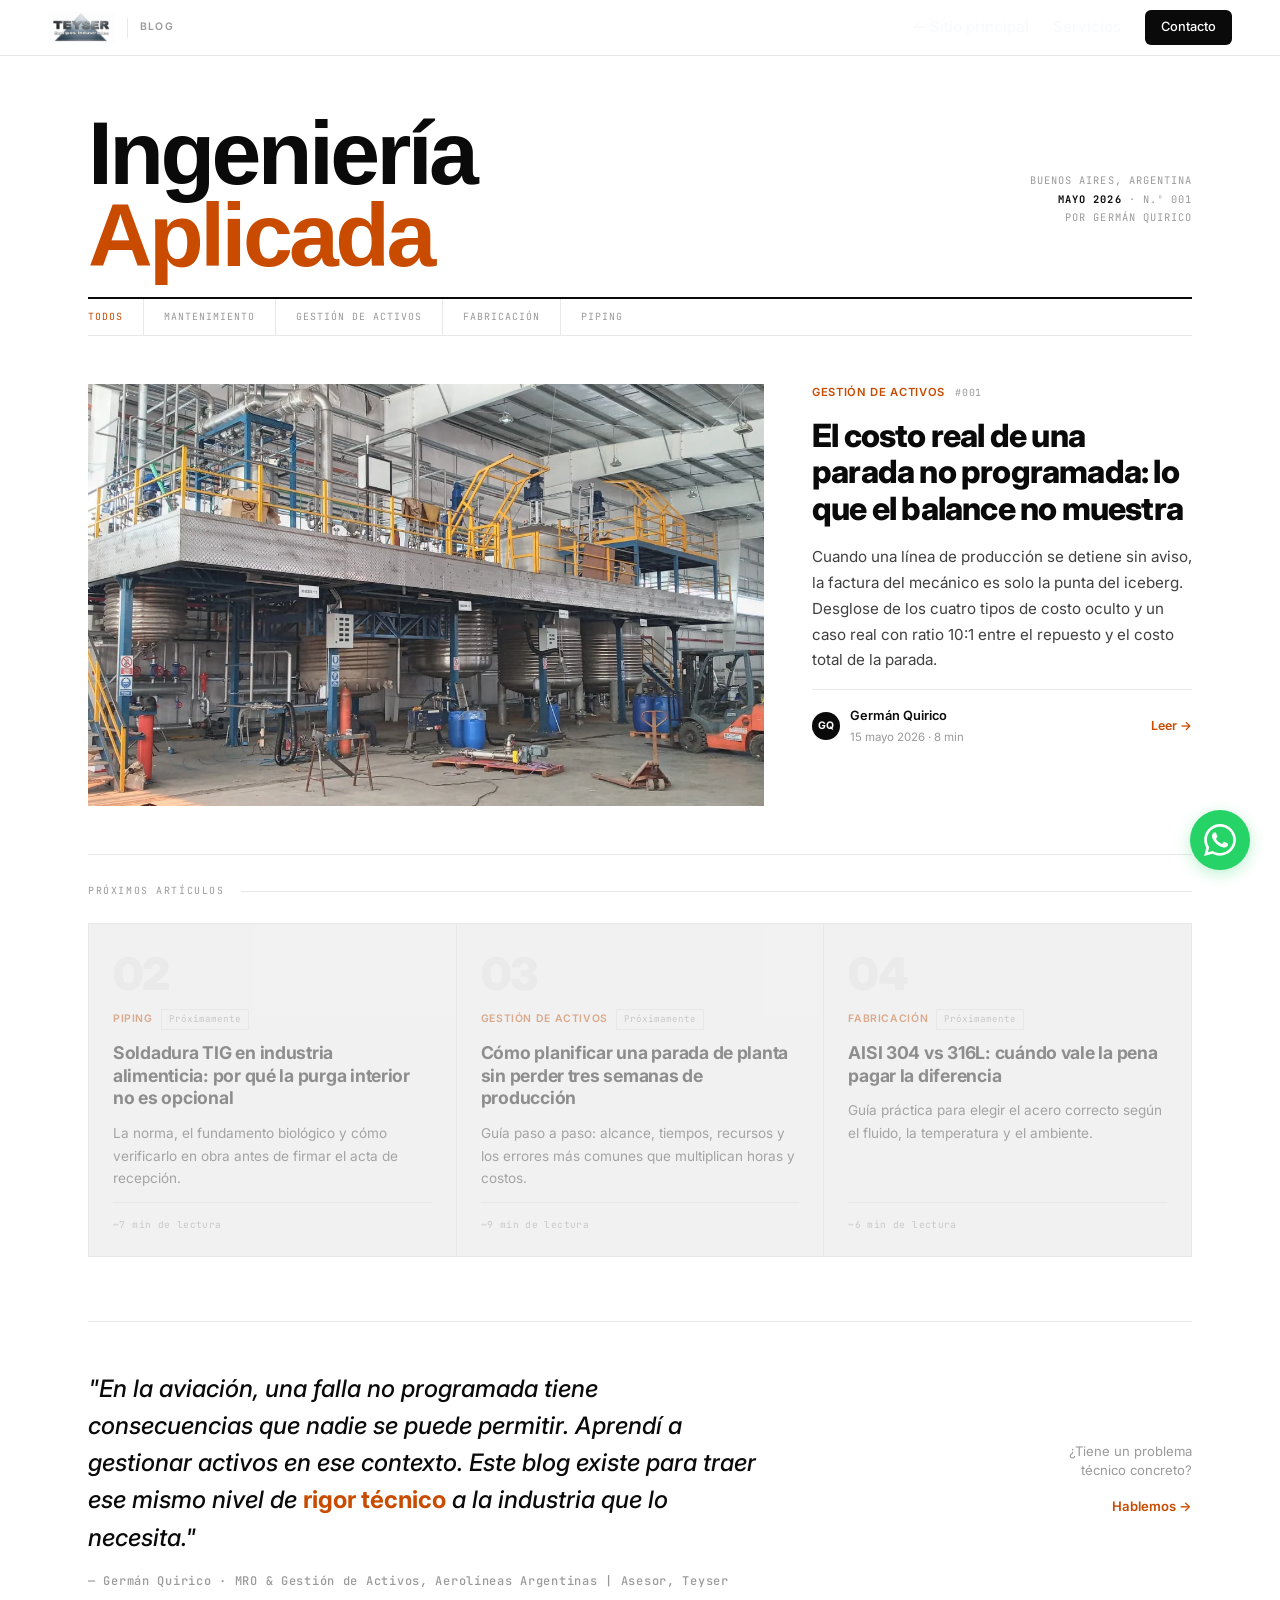
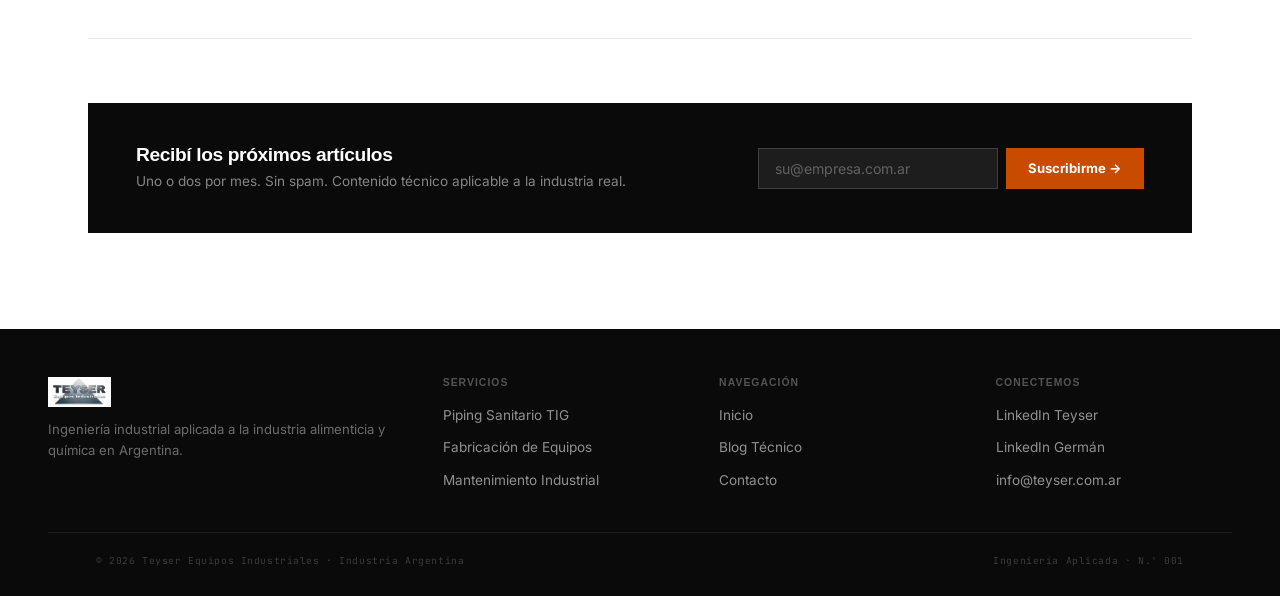
==== commit 73048661: "Mejor foto para el blog" ====
--- a/blog/index.html
+++ b/blog/index.html
@@ -451,8 +451,8 @@
     <!-- FEATURED -->
     <article class="featured">
         <div class="feat-img">
-            <img src="../Fotos/case-montajes.webp"
-                 alt="Mantenimiento industrial en planta">
+            <img src="../Fotos/Instalación llave en mano de reactores para el sector químico.webp"
+                 alt="Instalación de reactores industriales en planta química">
         </div>
         <div class="feat-content">
             <div class="feat-eyebrow">
